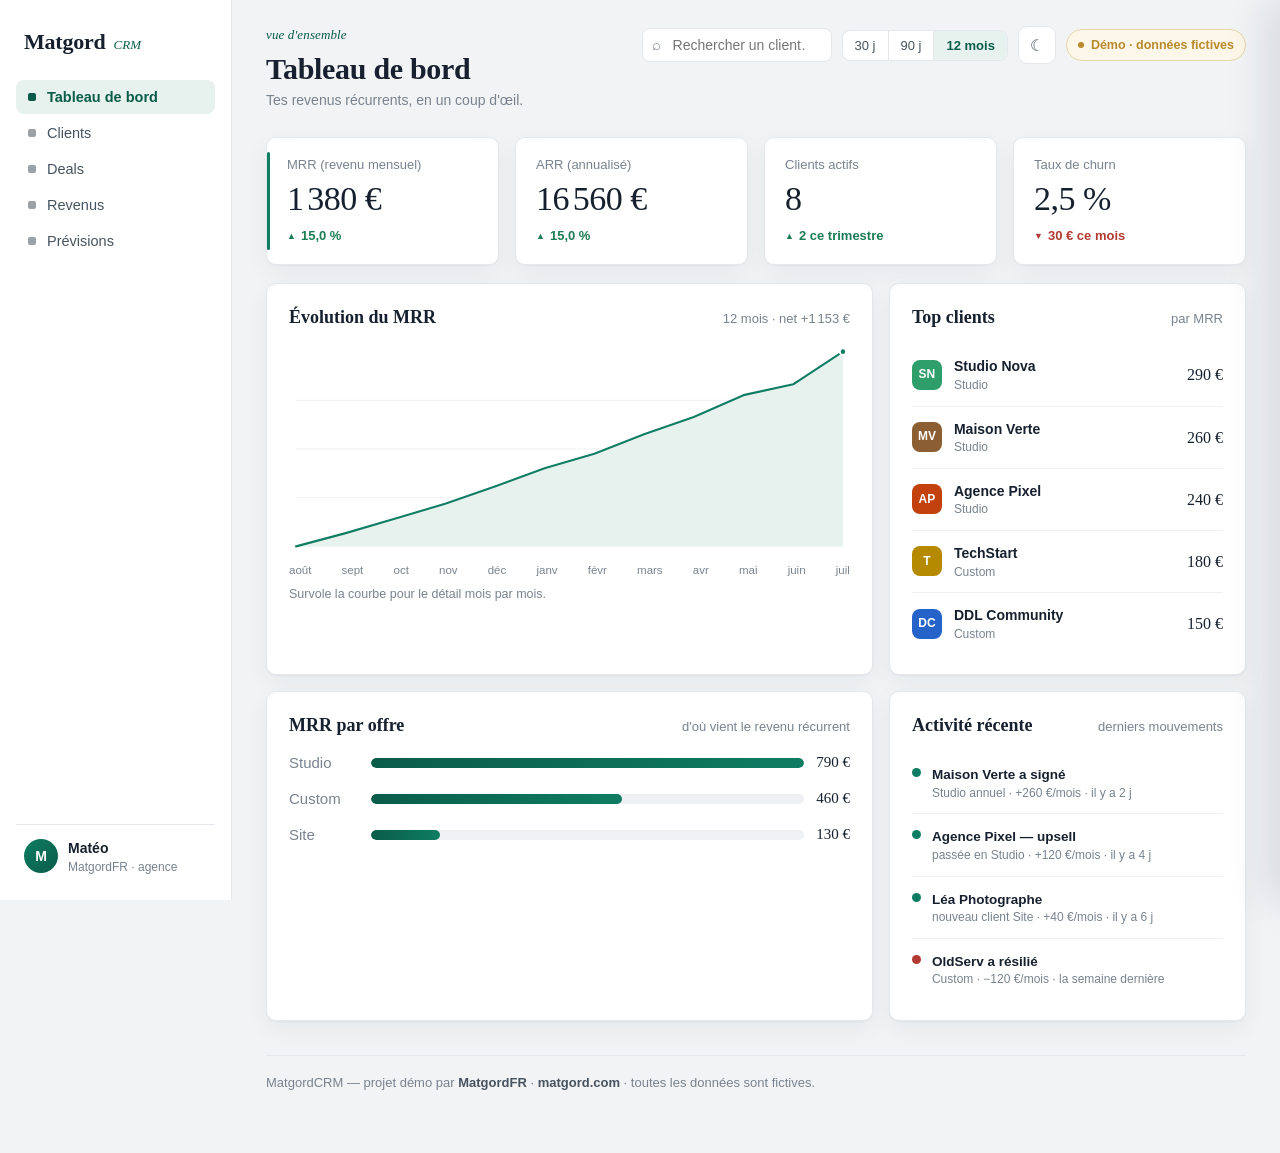
==== index.html @ c5a33037 "Refonte : multi-fichier, thèmes clair/sombre, analytics MRR poussées - Découpage en index.html + ass" ====
<!doctype html>
<html lang="fr">
<head>
  <meta charset="utf-8">
  <meta name="viewport" content="width=device-width, initial-scale=1">
  <title>MatgordCRM — démo (CRM + MRR)</title>
  <meta name="description" content="Démo vitrine d'un CRM avec suivi du MRR, par MatgordFR. Données fictives, un projet 100% vanilla (aucune dépendance).">
  <meta name="robots" content="index,follow">
  <link rel="stylesheet" href="assets/css/styles.css">
</head>
<body>
  <div class="app">
    <!-- Barre latérale -->
    <aside class="sidebar" id="sidebar">
      <div class="brand">
        <span class="brand-mark">Matgord</span><span class="brand-tag">CRM</span>
      </div>
      <nav class="nav" id="nav">
        <button class="nav-item is-active" data-v="dash"><span class="ic"></span> Tableau de bord</button>
        <button class="nav-item" data-v="clients"><span class="ic"></span> Clients</button>
        <button class="nav-item" data-v="deals"><span class="ic"></span> Deals</button>
        <button class="nav-item" data-v="revenue"><span class="ic"></span> Revenus</button>
        <button class="nav-item" data-v="forecast"><span class="ic"></span> Prévisions</button>
      </nav>
      <div class="account">
        <div class="avatar" id="acctAv">M</div>
        <div><b id="acctName">Matéo</b><small id="acctRole">MatgordFR · agence</small></div>
      </div>
    </aside>

    <!-- Contenu -->
    <main class="main">
      <div class="topbar">
        <div>
          <button class="menu-btn" id="menuBtn" aria-label="Ouvrir le menu">☰</button>
          <div class="eyebrow" id="pageEyebrow">vue d'ensemble</div>
          <h1 id="pageTitle">Tableau de bord</h1>
          <div class="sub" id="pageSub">Tes revenus récurrents, en un coup d'œil.</div>
        </div>
        <div class="topbar-right">
          <div class="search"><input id="search" type="search" placeholder="Rechercher un client…" aria-label="Rechercher un client"></div>
          <div class="segmented" id="period" role="group" aria-label="Période">
            <button data-p="1">30 j</button>
            <button data-p="3">90 j</button>
            <button data-p="12" class="is-active">12 mois</button>
          </div>
          <button class="theme-btn" id="themeBtn" aria-label="Changer de thème" title="Thème clair / sombre">☾</button>
          <span class="badge-demo">Démo · données fictives</span>
        </div>
      </div>

      <section class="view is-active" data-view="dash" id="view-dash"></section>
      <section class="view" data-view="clients" id="view-clients"></section>
      <section class="view" data-view="deals" id="view-deals"></section>
      <section class="view" data-view="revenue" id="view-revenue"></section>
      <section class="view" data-view="forecast" id="view-forecast"></section>

      <footer class="footer">
        MatgordCRM — projet démo par <b>MatgordFR</b> · <b>matgord.com</b> · toutes les données sont fictives.
      </footer>
    </main>
  </div>

  <!-- Fiche client (slide-over) -->
  <div class="backdrop" id="backdrop"></div>
  <aside class="panel" id="panel" aria-hidden="true" aria-label="Fiche client"></aside>

  <script src="assets/js/data.js"></script>
  <script src="assets/js/charts.js"></script>
  <script src="assets/js/app.js"></script>
</body>
</html>
---- assets/css/styles.css ----
/* MatgordCRM — design « grand livre » (éditorial clair).
   Papier froid + encre navy + accent émeraude (revenu) + brique (churn).
   Gros chiffres en serif (figures oldstyle = caractère ledger), données en sans
   à chiffres tabulaires (alignement). Look assumé clair, une seule direction. */

:root {
  --paper:      #F1F3F5;   /* fond, froid (pas cream) */
  --surface:    #FFFFFF;
  --surface-2:  #FAFBFC;
  --ink:        #16202E;   /* texte principal */
  --ink-soft:   #47535F;
  --muted:      #78838F;
  --hair:       #E4E7EB;   /* filets */
  --hair-2:     #EEF0F3;
  --accent:     #0F7D63;   /* émeraude — revenu / marque */
  --accent-ink: #0A5C49;
  --accent-wash:#E7F2EE;
  --up:         #1C7C53;
  --down:       #B23A32;   /* brique — churn */
  --down-wash:  #F7E9E7;
  --gold:       #B9892B;

  --font-ui: -apple-system, BlinkMacSystemFont, "Segoe UI", Roboto, Helvetica, Arial, sans-serif;
  --font-display: "Iowan Old Style", "Palatino Linotype", "Book Antiqua", Palatino, Georgia, serif;

  --r: 10px;
  --shadow: 0 1px 2px rgba(22,32,46,.04), 0 8px 24px rgba(22,32,46,.05);
  --sidebar-w: 232px;
}

* { box-sizing: border-box; }
html, body { margin: 0; padding: 0; }
body {
  font-family: var(--font-ui);
  color: var(--ink);
  background: var(--paper);
  font-size: 15px;
  line-height: 1.45;
  -webkit-font-smoothing: antialiased;
}
.num { font-variant-numeric: lining-nums tabular-nums; }
.eyebrow {
  font-family: var(--font-display);
  font-style: italic;
  font-size: 13px;
  color: var(--accent-ink);
  letter-spacing: .01em;
}
.muted { color: var(--muted); }
h1, h2, h3 { margin: 0; font-weight: 600; }

/* ---------- Layout ---------- */
.app { display: grid; grid-template-columns: var(--sidebar-w) 1fr; min-height: 100vh; }

.sidebar {
  background: var(--surface);
  border-right: 1px solid var(--hair);
  display: flex; flex-direction: column;
  padding: 22px 16px;
  position: sticky; top: 0; height: 100vh;
}
.brand { display: flex; align-items: baseline; gap: 8px; padding: 4px 8px 22px; }
.brand-mark {
  font-family: var(--font-display); font-weight: 700; font-size: 22px;
  color: var(--ink); letter-spacing: -.01em;
}
.brand-tag { font-family: var(--font-display); font-style: italic; font-size: 13px; color: var(--accent-ink); }

.nav { display: flex; flex-direction: column; gap: 2px; }
.nav-item {
  display: flex; align-items: center; gap: 11px;
  padding: 9px 12px; border-radius: 8px;
  color: var(--ink-soft); text-decoration: none;
  font-size: 14.5px; cursor: pointer; border: 0; background: none; width: 100%; text-align: left;
  font-family: var(--font-ui);
}
.nav-item:hover { background: var(--hair-2); color: var(--ink); }
.nav-item.is-active { background: var(--accent-wash); color: var(--accent-ink); font-weight: 600; }
.nav-item .ic { width: 8px; height: 8px; border-radius: 2px; background: currentColor; opacity: .55; flex: none; }
.nav-item.is-active .ic { opacity: 1; }

.account {
  margin-top: auto; display: flex; align-items: center; gap: 10px;
  padding: 12px 8px 2px; border-top: 1px solid var(--hair);
}
.avatar {
  width: 34px; height: 34px; border-radius: 50%; flex: none;
  display: grid; place-items: center; color: #fff; font-weight: 700; font-size: 14px;
  background: linear-gradient(135deg, var(--accent), var(--accent-ink));
}
.account b { font-size: 14px; }
.account small { display: block; color: var(--muted); font-size: 12px; }

/* ---------- Main / topbar ---------- */
.main { padding: 26px 34px 60px; max-width: 1240px; }
.topbar { display: flex; align-items: flex-start; justify-content: space-between; gap: 18px; margin-bottom: 26px; }
.topbar h1 { font-family: var(--font-display); font-size: 30px; letter-spacing: -.01em; margin-top: 2px; }
.topbar .sub { color: var(--muted); font-size: 14px; }
.topbar-right { display: flex; align-items: center; gap: 10px; flex-wrap: wrap; justify-content: flex-end; }

.badge-demo {
  display: inline-flex; align-items: center; gap: 7px;
  font-size: 12.5px; font-weight: 600; color: var(--gold);
  border: 1px solid #E6D6A8; background: #FCF7E8; padding: 6px 11px; border-radius: 999px;
}
.badge-demo::before { content: ""; width: 6px; height: 6px; border-radius: 50%; background: var(--gold); }

.search { position: relative; }
.search input {
  font-family: var(--font-ui); font-size: 14px; color: var(--ink);
  border: 1px solid var(--hair); background: var(--surface); border-radius: 8px;
  padding: 8px 12px 8px 30px; width: 190px; outline: none;
}
.search input:focus { border-color: var(--accent); box-shadow: 0 0 0 3px var(--accent-wash); }
.search::before { content: "⌕"; position: absolute; left: 10px; top: 50%; transform: translateY(-50%); color: var(--muted); font-size: 15px; }

.segmented { display: inline-flex; border: 1px solid var(--hair); border-radius: 8px; overflow: hidden; background: var(--surface); }
.segmented button {
  font-family: var(--font-ui); font-size: 13px; color: var(--ink-soft);
  border: 0; background: none; padding: 7px 12px; cursor: pointer;
}
.segmented button + button { border-left: 1px solid var(--hair); }
.segmented button.is-active { background: var(--accent-wash); color: var(--accent-ink); font-weight: 600; }

.btn {
  font-family: var(--font-ui); font-size: 13.5px; color: var(--ink);
  border: 1px solid var(--hair); background: var(--surface); border-radius: 8px;
  padding: 7px 13px; cursor: pointer;
}
.btn:hover { border-color: var(--muted); }

/* ---------- Views ---------- */
.view { display: none; }
.view.is-active { display: block; animation: fade .25s ease; }
@keyframes fade { from { opacity: 0; transform: translateY(4px); } to { opacity: 1; transform: none; } }

/* ---------- Cards & grids ---------- */
.card { background: var(--surface); border: 1px solid var(--hair); border-radius: var(--r); box-shadow: var(--shadow); }
.card-pad { padding: 20px 22px; }
.card-head { display: flex; align-items: baseline; justify-content: space-between; gap: 12px; margin-bottom: 14px; }
.card-head h2 { font-family: var(--font-display); font-size: 18px; }
.card-head .sub { color: var(--muted); font-size: 13px; }

.grid-kpi { display: grid; grid-template-columns: repeat(4, 1fr); gap: 16px; margin-bottom: 18px; }
.kpi { background: var(--surface); border: 1px solid var(--hair); border-radius: var(--r); padding: 18px 20px; box-shadow: var(--shadow); }
.kpi .kpi-label { color: var(--muted); font-size: 13px; margin-bottom: 8px; }
.kpi .kpi-val { font-family: var(--font-display); font-size: 34px; line-height: 1; letter-spacing: -.015em; }
.kpi .kpi-delta { margin-top: 11px; font-size: 13px; font-weight: 600; display: inline-flex; align-items: center; gap: 5px; }
.delta-up { color: var(--up); }
.delta-down { color: var(--down); }
.delta-up::before { content: "▲"; font-size: 9px; }
.delta-down::before { content: "▼"; font-size: 9px; }
.kpi.accent { position: relative; }
.kpi.accent::before { content: ""; position: absolute; left: 0; top: 14px; bottom: 14px; width: 3px; border-radius: 3px; background: var(--accent); }

.grid-2 { display: grid; grid-template-columns: 1.7fr 1fr; gap: 16px; }
.grid-2.rev { grid-template-columns: 1fr 1fr; }
.stack { display: flex; flex-direction: column; gap: 16px; }

/* ---------- Charts ---------- */
.chart-wrap { height: 210px; position: relative; }
.chart { width: 100%; height: 100%; display: block; }
.chart-grid { stroke: var(--hair-2); stroke-width: 1; }
.chart-area-fill { fill: var(--accent-wash); animation: fadeIn .7s ease both; }
.chart-area-line { fill: none; stroke: var(--accent); stroke-width: 2.25; stroke-linecap: round; stroke-linejoin: round; stroke-dasharray: 1500; stroke-dashoffset: 1500; animation: draw 1.2s cubic-bezier(.4,0,.2,1) forwards; }
.chart-dot { fill: var(--accent); stroke: var(--surface); stroke-width: 2; }
.bar-new { fill: var(--accent); }
.bar-churn { fill: var(--down); opacity: .85; }
.axis { display: flex; justify-content: space-between; margin-top: 8px; color: var(--muted); font-size: 11.5px; }
.legend { display: flex; gap: 16px; font-size: 12.5px; color: var(--ink-soft); margin-bottom: 6px; }
.legend span { display: inline-flex; align-items: center; gap: 6px; }
.dot { width: 9px; height: 9px; border-radius: 3px; display: inline-block; }
.dot.acc { background: var(--accent); } .dot.dn { background: var(--down); }

.spark { width: 150px; height: 38px; }
.spark-line { fill: none; stroke: var(--accent); stroke-width: 2; stroke-linecap: round; stroke-linejoin: round; stroke-dasharray: 600; stroke-dashoffset: 600; animation: draw 1s ease .1s forwards; }

/* ---------- Lists / bars ---------- */
.list { display: flex; flex-direction: column; }
.row {
  display: flex; align-items: center; gap: 12px; padding: 11px 0; border-top: 1px solid var(--hair-2);
  cursor: pointer;
}
.list .row:first-child { border-top: 0; }
.row:hover { background: var(--surface-2); }
.chip { width: 30px; height: 30px; border-radius: 8px; flex: none; display: grid; place-items: center; color: #fff; font-size: 12px; font-weight: 700; }
.row .who { flex: 1; min-width: 0; }
.row .who b { font-size: 14px; }
.row .who small { display: block; color: var(--muted); font-size: 12px; }
.row .amt { font-family: var(--font-display); font-size: 16px; }

.bars { display: flex; flex-direction: column; gap: 14px; }
.bar-line { display: grid; grid-template-columns: 70px 1fr auto; align-items: center; gap: 12px; }
.bar-track { height: 10px; background: var(--hair-2); border-radius: 999px; overflow: hidden; }
.bar-fill { display: block; height: 100%; min-width: 6px; width: 0; background: linear-gradient(90deg, var(--accent-ink), var(--accent)); border-radius: 999px; transition: width .9s cubic-bezier(.22,1,.36,1); }
.bar-line .val { font-family: var(--font-display); font-size: 15px; }

/* ---------- Table ---------- */
.table-wrap { overflow-x: auto; }
table.data { width: 100%; border-collapse: collapse; font-size: 14px; }
table.data th, table.data td { text-align: left; padding: 12px 14px; border-bottom: 1px solid var(--hair-2); white-space: nowrap; }
table.data th {
  color: var(--muted); font-weight: 600; font-size: 12.5px; cursor: pointer; user-select: none;
  position: sticky; top: 0; background: var(--surface);
}
table.data th.sortable:hover { color: var(--ink); }
table.data th .arrow { opacity: .4; font-size: 10px; }
table.data th.sorted .arrow { opacity: 1; color: var(--accent-ink); }
table.data td.right, table.data th.right { text-align: right; }
table.data tbody tr { cursor: pointer; }
table.data tbody tr:hover { background: var(--surface-2); }
.status { display: inline-flex; align-items: center; gap: 6px; font-size: 12.5px; font-weight: 600; }
.status.actif { color: var(--up); } .status.résilié { color: var(--muted); }
.status::before { content: ""; width: 7px; height: 7px; border-radius: 50%; background: currentColor; }
.tag-offer { font-size: 12px; color: var(--ink-soft); border: 1px solid var(--hair); border-radius: 6px; padding: 2px 8px; }

/* ---------- Kanban ---------- */
.kanban { display: grid; grid-template-columns: repeat(4, 1fr); gap: 14px; }
.col { background: var(--surface-2); border: 1px solid var(--hair); border-radius: var(--r); padding: 12px; }
.col-head { display: flex; align-items: center; justify-content: space-between; margin-bottom: 10px; padding: 2px 4px; }
.col-head b { font-size: 13px; }
.col-head .count { font-size: 12px; color: var(--muted); background: var(--hair-2); border-radius: 999px; padding: 1px 8px; }
.deal { background: var(--surface); border: 1px solid var(--hair); border-radius: 8px; padding: 11px; margin-bottom: 10px; }
.deal:last-child { margin-bottom: 0; }
.deal .dh { display: flex; align-items: center; gap: 9px; margin-bottom: 7px; }
.deal .dh b { font-size: 13.5px; }
.deal .dv { font-family: var(--font-display); font-size: 17px; }
.deal small { color: var(--muted); font-size: 12px; }

/* ---------- Feed ---------- */
.feed { display: flex; flex-direction: column; }
.feed .ev { display: flex; gap: 11px; padding: 11px 0; border-top: 1px solid var(--hair-2); }
.feed .ev:first-child { border-top: 0; }
.feed .kind { width: 9px; height: 9px; border-radius: 50%; margin-top: 5px; flex: none; }
.kind.won, .kind.new, .kind.upsell { background: var(--accent); }
.kind.churn { background: var(--down); }
.feed .ev b { font-size: 13.5px; } .feed .ev small { display: block; color: var(--muted); font-size: 12px; }

/* ---------- Slide-over : fiche client ---------- */
.backdrop { position: fixed; inset: 0; background: rgba(22,32,46,.32); opacity: 0; visibility: hidden; transition: opacity .2s ease, visibility .2s; z-index: 40; }
.backdrop.open { opacity: 1; visibility: visible; }
.panel {
  position: fixed; top: 0; right: 0; height: 100vh; width: 380px; max-width: 92vw;
  background: var(--surface); border-left: 1px solid var(--hair); box-shadow: -12px 0 40px rgba(22,32,46,.12);
  transform: translateX(100%); transition: transform .28s cubic-bezier(.4,0,.2,1); z-index: 41;
  display: flex; flex-direction: column; padding: 24px 24px 28px; overflow-y: auto;
}
.panel.open { transform: none; }
.panel .px-close { position: absolute; top: 16px; right: 16px; border: 0; background: none; font-size: 22px; color: var(--muted); cursor: pointer; line-height: 1; }
.panel .px-close:hover { color: var(--ink); }
.panel .px-head { display: flex; align-items: center; gap: 13px; margin-bottom: 18px; }
.panel .px-head .chip { width: 44px; height: 44px; border-radius: 11px; font-size: 16px; }
.panel .px-head h3 { font-family: var(--font-display); font-size: 20px; }
.panel .px-mrr { font-family: var(--font-display); font-size: 40px; line-height: 1; margin: 6px 0 2px; }
.px-grid { display: grid; grid-template-columns: 1fr 1fr; gap: 12px; margin: 18px 0; }
.px-cell { border: 1px solid var(--hair); border-radius: 8px; padding: 11px 13px; }
.px-cell small { color: var(--muted); font-size: 12px; display: block; margin-bottom: 3px; }
.px-cell b { font-size: 15px; }
.px-note { background: var(--surface-2); border: 1px solid var(--hair-2); border-radius: 8px; padding: 12px 14px; font-size: 13.5px; color: var(--ink-soft); }
.px-label { color: var(--muted); font-size: 12px; text-transform: uppercase; letter-spacing: .06em; margin: 16px 0 8px; }

/* ---------- Divers ---------- */
.footer { margin-top: 34px; padding-top: 18px; border-top: 1px solid var(--hair); color: var(--muted); font-size: 13px; }
.footer b { color: var(--ink-soft); }
.hint { color: var(--muted); font-size: 12.5px; }

.menu-btn { display: none; }

/* ---------- Responsive ---------- */
@media (max-width: 960px) {
  .grid-kpi { grid-template-columns: repeat(2, 1fr); }
  .grid-2, .grid-2.rev { grid-template-columns: 1fr; }
  .kanban { grid-template-columns: repeat(2, 1fr); }
}
@media (max-width: 760px) {
  .app { grid-template-columns: 1fr; }
  .sidebar {
    position: fixed; left: 0; top: 0; z-index: 45; width: 240px; height: 100vh;
    transform: translateX(-100%); transition: transform .26s ease;
  }
  .sidebar.open { transform: none; }
  .main { padding: 18px 18px 50px; }
  .menu-btn { display: inline-grid; place-items: center; width: 40px; height: 40px; border: 1px solid var(--hair); background: var(--surface); border-radius: 9px; cursor: pointer; }
  .topbar { flex-direction: column; }
  .topbar-right { justify-content: flex-start; }
  .search input { width: 100%; }
}
@media (max-width: 520px) {
  .grid-kpi { grid-template-columns: 1fr; }
  .kanban { grid-template-columns: 1fr; }
}

/* ===================== Animations ===================== */
@keyframes draw { to { stroke-dashoffset: 0; } }
@keyframes fadeIn { from { opacity: 0; } to { opacity: 1; } }
@keyframes grow { from { transform: scaleY(0); } }
@keyframes rise { from { opacity: 0; transform: translateY(8px); } to { opacity: 1; transform: none; } }

.bar-new, .bar-churn, .wf-up, .wf-down, .wf-total { transform-box: fill-box; transform-origin: bottom; animation: grow .7s cubic-bezier(.22,1,.36,1) both; }
.kpi, .metric { animation: rise .5s ease both; }
.grid-kpi > :nth-child(2), .metrics > :nth-child(2) { animation-delay: .05s; }
.grid-kpi > :nth-child(3), .metrics > :nth-child(3) { animation-delay: .10s; }
.grid-kpi > :nth-child(4), .metrics > :nth-child(4) { animation-delay: .15s; }

/* Transitions de thème */
body, .sidebar, .card, .kpi, .metric, .col, .deal, .panel, table.data th, .search input,
.segmented, .segmented button, .btn, .nav-item, .theme-btn, .bar-track {
  transition: background-color .3s ease, color .3s ease, border-color .3s ease;
}

/* ===================== Waterfall MRR ===================== */
.wf-total { fill: var(--ink-soft); }
.wf-up { fill: var(--accent); }
.wf-down { fill: var(--down); }
.wf-conn { stroke: var(--muted); stroke-width: 1; stroke-dasharray: 2 3; opacity: .55; }
.wf-cap { fill: var(--muted); font-size: 11px; font-family: var(--font-ui); }
.wf-legend { display: flex; gap: 16px; flex-wrap: wrap; font-size: 12.5px; color: var(--ink-soft); margin-top: 10px; }

/* ===================== Métriques SaaS ===================== */
.metrics { display: grid; grid-template-columns: repeat(4, 1fr); gap: 14px; }
.metric { border: 1px solid var(--hair); border-radius: 10px; padding: 14px 16px; background: var(--surface-2); }
.metric .m-label { color: var(--muted); font-size: 12.5px; display: flex; align-items: center; gap: 7px; }
.metric .m-val { font-family: var(--font-display); font-size: 26px; margin-top: 6px; letter-spacing: -.01em; }
.metric .m-hint { color: var(--muted); font-size: 11.5px; margin-top: 4px; }
.badge-good { font-size: 10.5px; font-weight: 700; color: var(--up); background: var(--accent-wash); border-radius: 999px; padding: 1px 7px; }

/* ===================== Tooltip graphe ===================== */
.tip { position: absolute; top: 2px; transform: translateX(-50%); pointer-events: none; opacity: 0; transition: opacity .12s; z-index: 3;
  background: var(--ink); color: var(--surface); font-size: 12px; padding: 6px 9px; border-radius: 7px; white-space: nowrap; box-shadow: var(--shadow); }
.tip b { font-family: var(--font-display); }
.tip.show { opacity: 1; }
.guide { position: absolute; top: 6px; bottom: 24px; width: 1px; background: var(--accent); opacity: 0; pointer-events: none; z-index: 2; }
.guide.show { opacity: .45; }

/* ===================== Bouton thème ===================== */
.theme-btn { width: 38px; height: 38px; display: inline-grid; place-items: center; border: 1px solid var(--hair); background: var(--surface); border-radius: 9px; cursor: pointer; font-size: 16px; color: var(--ink-soft); }
.theme-btn:hover { border-color: var(--muted); color: var(--ink); }

/* ===================== THÈME SOMBRE ===================== */
:root[data-theme="dark"] {
  --paper: #0E141C; --surface: #161D28; --surface-2: #121A24; --ink: #E8ECF1; --ink-soft: #AEB8C4;
  --muted: #808C9A; --hair: #26313F; --hair-2: #1E2732;
  --accent: #2FA37F; --accent-ink: #46BE97; --accent-wash: #16271F;
  --up: #46BE97; --down: #E0705F; --down-wash: #2A1A18; --gold: #D8B25A;
  --shadow: 0 1px 2px rgba(0,0,0,.3), 0 10px 30px rgba(0,0,0,.4);
}
:root[data-theme="dark"] .badge-demo { background: #241E10; border-color: #48401F; }
:root[data-theme="dark"] .avatar { color: #08120D; }

@media (prefers-reduced-motion: reduce) {
  *, *::before, *::after { animation-duration: .001ms !important; transition-duration: .001ms !important; }
}
:focus-visible { outline: 2px solid var(--accent); outline-offset: 2px; border-radius: 4px; }
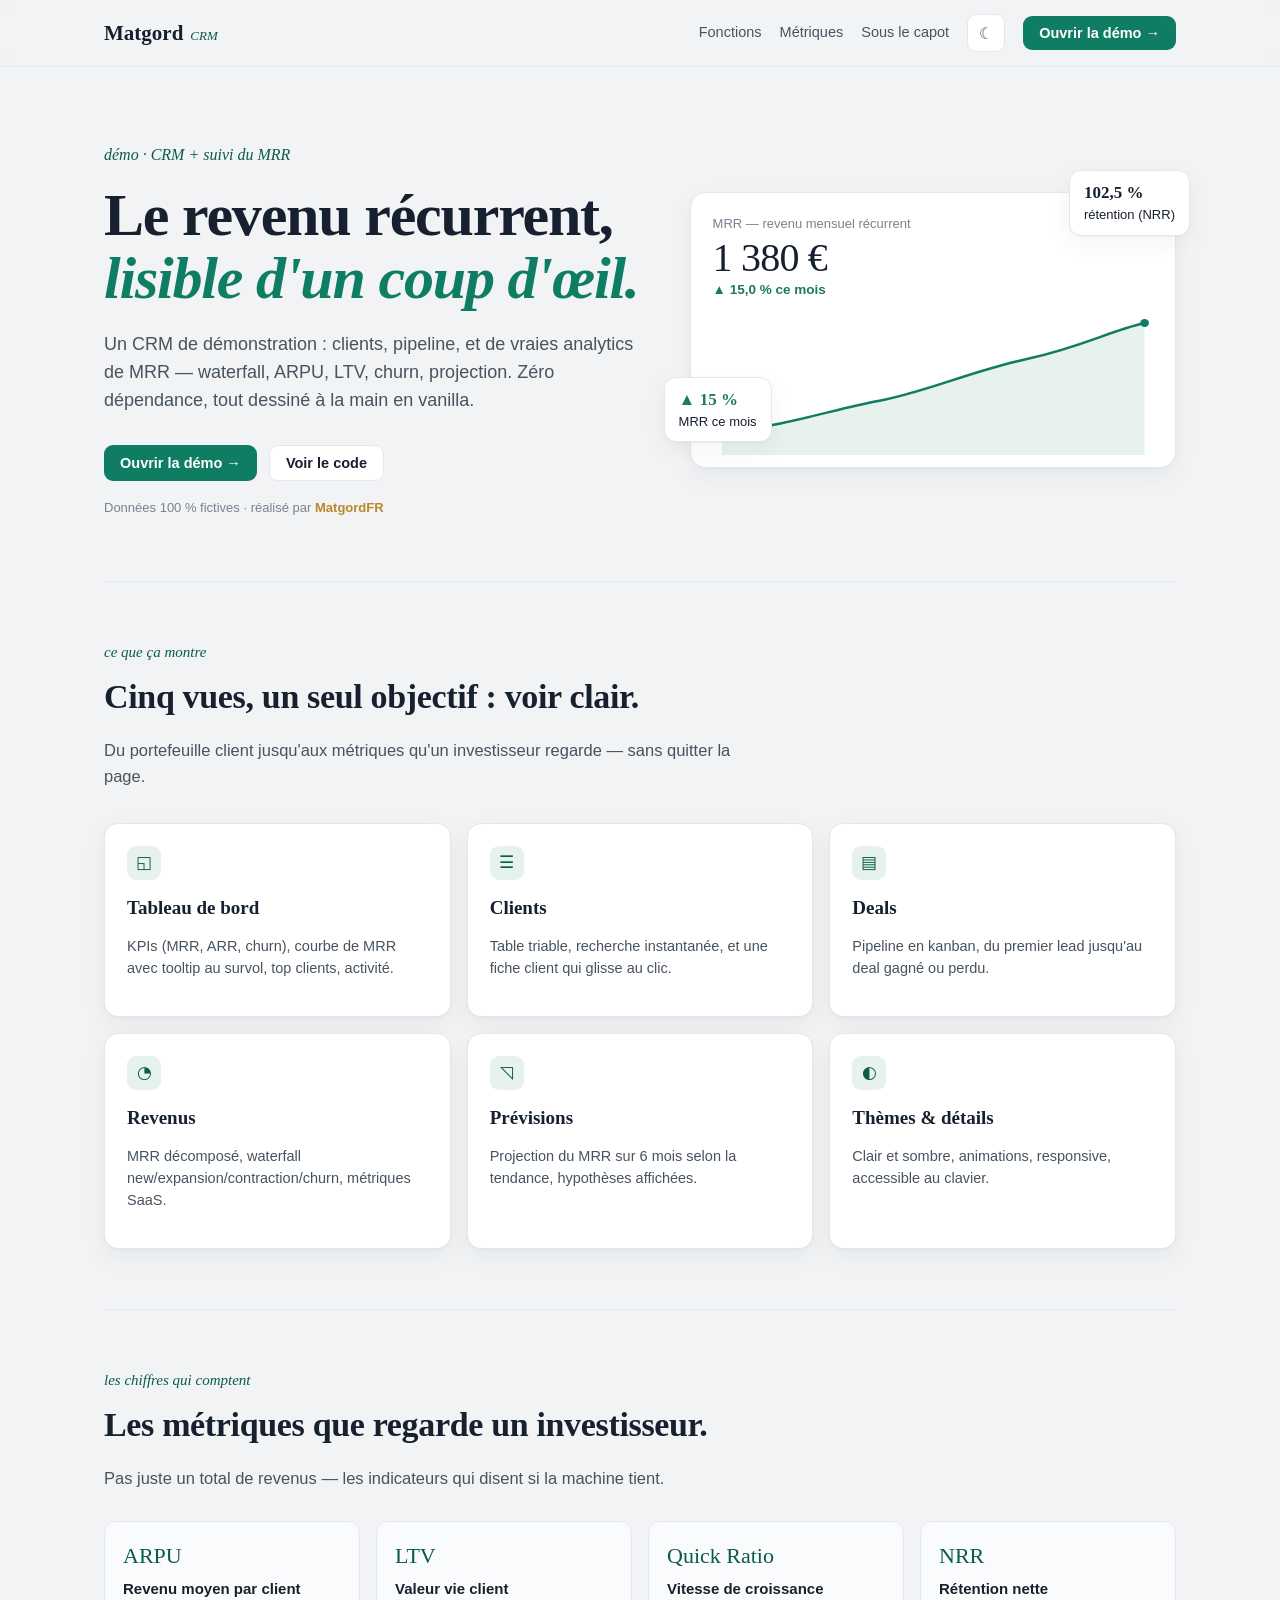
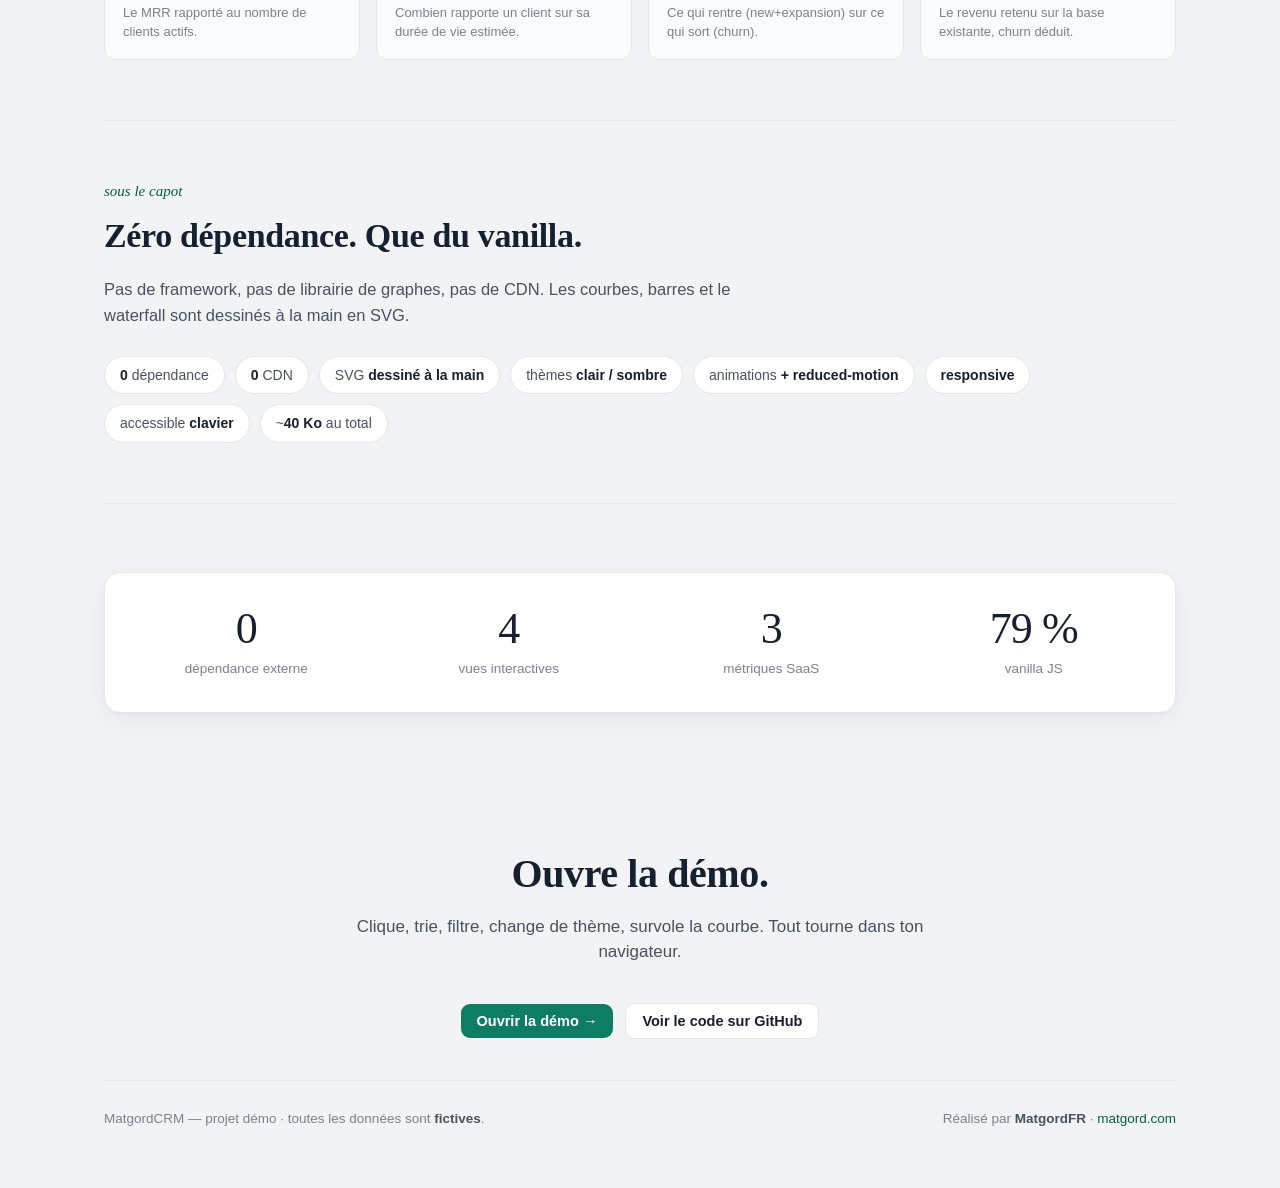
==== commit 0e482003: "Ajoute une page de présentation (landing) animée - index.html = présentation (hero animé, features, " ====
--- a/index.html
+++ b/index.html
@@ -3,70 +3,132 @@
 <head>
   <meta charset="utf-8">
   <meta name="viewport" content="width=device-width, initial-scale=1">
-  <title>MatgordCRM — démo (CRM + MRR)</title>
-  <meta name="description" content="Démo vitrine d'un CRM avec suivi du MRR, par MatgordFR. Données fictives, un projet 100% vanilla (aucune dépendance).">
+  <title>MatgordCRM — CRM + suivi du MRR (démo)</title>
+  <meta name="description" content="Démo d'un CRM avec analytics de MRR : clients, pipeline, waterfall, ARPU/LTV/Quick Ratio/NRR, projection. Zéro dépendance, vanilla, par MatgordFR.">
   <meta name="robots" content="index,follow">
+  <meta property="og:title" content="MatgordCRM — CRM + suivi du MRR (démo)">
+  <meta property="og:description" content="CRM de démo avec de vraies analytics de MRR. Zéro dépendance, tout en vanilla.">
+  <meta property="og:type" content="website">
   <link rel="stylesheet" href="assets/css/styles.css">
+  <link rel="stylesheet" href="assets/css/landing.css">
 </head>
 <body>
-  <div class="app">
-    <!-- Barre latérale -->
-    <aside class="sidebar" id="sidebar">
-      <div class="brand">
-        <span class="brand-mark">Matgord</span><span class="brand-tag">CRM</span>
-      </div>
-      <nav class="nav" id="nav">
-        <button class="nav-item is-active" data-v="dash"><span class="ic"></span> Tableau de bord</button>
-        <button class="nav-item" data-v="clients"><span class="ic"></span> Clients</button>
-        <button class="nav-item" data-v="deals"><span class="ic"></span> Deals</button>
-        <button class="nav-item" data-v="revenue"><span class="ic"></span> Revenus</button>
-        <button class="nav-item" data-v="forecast"><span class="ic"></span> Prévisions</button>
-      </nav>
-      <div class="account">
-        <div class="avatar" id="acctAv">M</div>
-        <div><b id="acctName">Matéo</b><small id="acctRole">MatgordFR · agence</small></div>
-      </div>
-    </aside>
+  <nav class="lnav">
+    <div class="lnav-in">
+      <a class="lbrand" href="index.html"><b>Matgord</b><i>CRM</i></a>
+      <span class="spacer"></span>
+      <a class="nlink" href="#features">Fonctions</a>
+      <a class="nlink" href="#metriques">Métriques</a>
+      <a class="nlink" href="#capot">Sous le capot</a>
+      <button class="theme-btn" id="themeBtn" aria-label="Changer de thème" title="Thème clair / sombre">☾</button>
+      <a class="cta-primary" href="app.html">Ouvrir la démo →</a>
+    </div>
+  </nav>
 
-    <!-- Contenu -->
-    <main class="main">
-      <div class="topbar">
-        <div>
-          <button class="menu-btn" id="menuBtn" aria-label="Ouvrir le menu">☰</button>
-          <div class="eyebrow" id="pageEyebrow">vue d'ensemble</div>
-          <h1 id="pageTitle">Tableau de bord</h1>
-          <div class="sub" id="pageSub">Tes revenus récurrents, en un coup d'œil.</div>
+  <div class="lp">
+    <!-- Hero -->
+    <header class="hero">
+      <div>
+        <div class="hero-eyebrow">démo · CRM + suivi du MRR</div>
+        <h1 class="hero-title">
+          <span class="word" style="animation-delay:.05s">Le</span>
+          <span class="word" style="animation-delay:.10s">revenu</span>
+          <span class="word" style="animation-delay:.15s">récurrent,</span><br>
+          <span class="word accent" style="animation-delay:.26s">lisible</span>
+          <span class="word accent" style="animation-delay:.31s">d'un</span>
+          <span class="word accent" style="animation-delay:.36s">coup</span>
+          <span class="word accent" style="animation-delay:.41s">d'œil.</span>
+        </h1>
+        <p class="hero-sub">Un CRM de démonstration : clients, pipeline, et de vraies analytics de MRR — waterfall, ARPU, LTV, churn, projection. Zéro dépendance, tout dessiné à la main en vanilla.</p>
+        <div class="hero-cta">
+          <a class="cta-primary" href="app.html">Ouvrir la démo →</a>
+          <a class="cta-ghost" href="https://github.com/MatgordFR/matgord-crm-demo" target="_blank" rel="noopener">Voir le code</a>
         </div>
-        <div class="topbar-right">
-          <div class="search"><input id="search" type="search" placeholder="Rechercher un client…" aria-label="Rechercher un client"></div>
-          <div class="segmented" id="period" role="group" aria-label="Période">
-            <button data-p="1">30 j</button>
-            <button data-p="3">90 j</button>
-            <button data-p="12" class="is-active">12 mois</button>
-          </div>
-          <button class="theme-btn" id="themeBtn" aria-label="Changer de thème" title="Thème clair / sombre">☾</button>
-          <span class="badge-demo">Démo · données fictives</span>
-        </div>
+        <div class="hero-note">Données 100 % fictives · réalisé par <b>MatgordFR</b></div>
       </div>
 
-      <section class="view is-active" data-view="dash" id="view-dash"></section>
-      <section class="view" data-view="clients" id="view-clients"></section>
-      <section class="view" data-view="deals" id="view-deals"></section>
-      <section class="view" data-view="revenue" id="view-revenue"></section>
-      <section class="view" data-view="forecast" id="view-forecast"></section>
+      <div class="hero-viz">
+        <div class="hero-card">
+          <div class="hc-label">MRR — revenu mensuel récurrent</div>
+          <div class="hc-val num">1 380 €</div>
+          <div class="hc-delta">▲ 15,0 % ce mois</div>
+          <svg class="hero-svg" viewBox="0 0 400 150" preserveAspectRatio="none" aria-hidden="true">
+            <path class="hs-fill" d="M8 128 C 70 120, 110 104, 150 96 S 235 66, 285 54 S 360 26, 392 18 L392 150 L8 150 Z"/>
+            <path class="hs-line" d="M8 128 C 70 120, 110 104, 150 96 S 235 66, 285 54 S 360 26, 392 18"/>
+            <circle class="hs-dot" cx="392" cy="18" r="4"/>
+          </svg>
+        </div>
+        <div class="chip-float c1"><b class="num">102,5 %</b>rétention (NRR)</div>
+        <div class="chip-float c2"><b class="up">▲ 15 %</b>MRR ce mois</div>
+      </div>
+    </header>
 
-      <footer class="footer">
-        MatgordCRM — projet démo par <b>MatgordFR</b> · <b>matgord.com</b> · toutes les données sont fictives.
-      </footer>
-    </main>
+    <!-- Fonctions -->
+    <section class="section" id="features">
+      <div class="reveal"><div class="sec-eyebrow">ce que ça montre</div>
+        <h2 class="sec-title">Cinq vues, un seul objectif : voir clair.</h2>
+        <p class="sec-lead">Du portefeuille client jusqu'aux métriques qu'un investisseur regarde — sans quitter la page.</p></div>
+      <div class="features">
+        <div class="feature reveal"><div class="f-ic">◱</div><h3>Tableau de bord</h3><p>KPIs (MRR, ARR, churn), courbe de MRR avec tooltip au survol, top clients, activité.</p></div>
+        <div class="feature reveal d1"><div class="f-ic">☰</div><h3>Clients</h3><p>Table triable, recherche instantanée, et une fiche client qui glisse au clic.</p></div>
+        <div class="feature reveal d2"><div class="f-ic">▤</div><h3>Deals</h3><p>Pipeline en kanban, du premier lead jusqu'au deal gagné ou perdu.</p></div>
+        <div class="feature reveal"><div class="f-ic">◔</div><h3>Revenus</h3><p>MRR décomposé, waterfall new/expansion/contraction/churn, métriques SaaS.</p></div>
+        <div class="feature reveal d1"><div class="f-ic">◹</div><h3>Prévisions</h3><p>Projection du MRR sur 6 mois selon la tendance, hypothèses affichées.</p></div>
+        <div class="feature reveal d2"><div class="f-ic">◐</div><h3>Thèmes & détails</h3><p>Clair et sombre, animations, responsive, accessible au clavier.</p></div>
+      </div>
+    </section>
+
+    <!-- Métriques -->
+    <section class="section" id="metriques">
+      <div class="reveal"><div class="sec-eyebrow">les chiffres qui comptent</div>
+        <h2 class="sec-title">Les métriques que regarde un investisseur.</h2>
+        <p class="sec-lead">Pas juste un total de revenus — les indicateurs qui disent si la machine tient.</p></div>
+      <div class="mstrip">
+        <div class="mcard reveal"><div class="m-k">ARPU</div><div class="m-n">Revenu moyen par client</div><div class="m-d">Le MRR rapporté au nombre de clients actifs.</div></div>
+        <div class="mcard reveal d1"><div class="m-k">LTV</div><div class="m-n">Valeur vie client</div><div class="m-d">Combien rapporte un client sur sa durée de vie estimée.</div></div>
+        <div class="mcard reveal d2"><div class="m-k">Quick Ratio</div><div class="m-n">Vitesse de croissance</div><div class="m-d">Ce qui rentre (new+expansion) sur ce qui sort (churn).</div></div>
+        <div class="mcard reveal d3"><div class="m-k">NRR</div><div class="m-n">Rétention nette</div><div class="m-d">Le revenu retenu sur la base existante, churn déduit.</div></div>
+      </div>
+    </section>
+
+    <!-- Sous le capot -->
+    <section class="section" id="capot">
+      <div class="reveal"><div class="sec-eyebrow">sous le capot</div>
+        <h2 class="sec-title">Zéro dépendance. Que du vanilla.</h2>
+        <p class="sec-lead">Pas de framework, pas de librairie de graphes, pas de CDN. Les courbes, barres et le waterfall sont dessinés à la main en SVG.</p></div>
+      <div class="tech reveal">
+        <span><b>0</b> dépendance</span><span><b>0</b> CDN</span><span>SVG <b>dessiné à la main</b></span>
+        <span>thèmes <b>clair / sombre</b></span><span>animations <b>+ reduced-motion</b></span>
+        <span><b>responsive</b></span><span>accessible <b>clavier</b></span><span>~<b>40 Ko</b> au total</span>
+      </div>
+    </section>
+
+    <!-- Chiffres -->
+    <section class="section">
+      <div class="stats-band">
+        <div class="stat-big"><div class="s-num num" data-to="0">0</div><div class="s-lab">dépendance externe</div></div>
+        <div class="stat-big"><div class="s-num num" data-to="5">0</div><div class="s-lab">vues interactives</div></div>
+        <div class="stat-big"><div class="s-num num" data-to="4">0</div><div class="s-lab">métriques SaaS</div></div>
+        <div class="stat-big"><div class="s-num num" data-to="100" data-suffix=" %">0</div><div class="s-lab">vanilla JS</div></div>
+      </div>
+    </section>
+
+    <!-- CTA final -->
+    <section class="cta-final reveal">
+      <h2>Ouvre la démo.</h2>
+      <p>Clique, trie, filtre, change de thème, survole la courbe. Tout tourne dans ton navigateur.</p>
+      <div class="row">
+        <a class="cta-primary" href="app.html">Ouvrir la démo →</a>
+        <a class="cta-ghost" href="https://github.com/MatgordFR/matgord-crm-demo" target="_blank" rel="noopener">Voir le code sur GitHub</a>
+      </div>
+    </section>
+
+    <footer class="lfooter">
+      <span>MatgordCRM — projet démo · toutes les données sont <b>fictives</b>.</span>
+      <span>Réalisé par <b>MatgordFR</b> · <a href="https://matgord.com" target="_blank" rel="noopener">matgord.com</a></span>
+    </footer>
   </div>
 
-  <!-- Fiche client (slide-over) -->
-  <div class="backdrop" id="backdrop"></div>
-  <aside class="panel" id="panel" aria-hidden="true" aria-label="Fiche client"></aside>
-
-  <script src="assets/js/data.js"></script>
-  <script src="assets/js/charts.js"></script>
-  <script src="assets/js/app.js"></script>
+  <script src="assets/js/landing.js"></script>
 </body>
 </html>
--- a/assets/css/landing.css
+++ b/assets/css/landing.css
@@ -0,0 +1,117 @@
+/* MatgordCRM — page de présentation (landing).
+   Réutilise les tokens + thèmes de styles.css ; ajoute hero, sections, reveals. */
+
+.lp { max-width: 1120px; margin: 0 auto; padding: 0 24px; }
+
+/* ---------- Nav ---------- */
+.lnav { position: sticky; top: 0; z-index: 20; backdrop-filter: saturate(1.4) blur(8px);
+  background: color-mix(in srgb, var(--paper) 82%, transparent); border-bottom: 1px solid var(--hair); }
+.lnav-in { max-width: 1120px; margin: 0 auto; padding: 14px 24px; display: flex; align-items: center; gap: 18px; }
+.lbrand { display: flex; align-items: baseline; gap: 7px; text-decoration: none; }
+.lbrand b { font-family: var(--font-display); font-size: 21px; color: var(--ink); }
+.lbrand i { font-family: var(--font-display); font-style: italic; font-size: 13px; color: var(--accent-ink); }
+.lnav .spacer { flex: 1; }
+.lnav a.nlink { color: var(--ink-soft); text-decoration: none; font-size: 14.5px; }
+.lnav a.nlink:hover { color: var(--ink); }
+.cta-primary { display: inline-flex; align-items: center; gap: 8px; background: var(--accent); color: #fff;
+  border: 0; border-radius: 9px; padding: 9px 16px; font: 600 14.5px var(--font-ui); text-decoration: none; cursor: pointer;
+  transition: transform .15s ease, background .2s; }
+.cta-primary:hover { background: var(--accent-ink); transform: translateY(-1px); }
+:root[data-theme="dark"] .cta-primary { color: #08120D; }
+.cta-ghost { display: inline-flex; align-items: center; gap: 8px; color: var(--ink); text-decoration: none;
+  border: 1px solid var(--hair); border-radius: 9px; padding: 9px 16px; font: 600 14.5px var(--font-ui); background: var(--surface); }
+.cta-ghost:hover { border-color: var(--muted); }
+
+/* ---------- Hero ---------- */
+.hero { display: grid; grid-template-columns: 1.05fr .95fr; gap: 48px; align-items: center; padding: 76px 0 64px; }
+.hero-eyebrow { font-family: var(--font-display); font-style: italic; color: var(--accent-ink); font-size: 16px; margin-bottom: 18px; }
+.hero-title { font-family: var(--font-display); font-weight: 600; font-size: clamp(38px, 5.4vw, 60px); line-height: 1.04; letter-spacing: -.02em; }
+.hero-title .accent { color: var(--accent); font-style: italic; }
+.hero-title .word { display: inline-block; opacity: 0; transform: translateY(14px); animation: word .7s cubic-bezier(.2,.7,.2,1) forwards; }
+.hero-sub { color: var(--ink-soft); font-size: 18px; line-height: 1.55; margin: 22px 0 30px; max-width: 33em; opacity: 0; animation: word .7s ease .5s forwards; }
+.hero-cta { display: flex; gap: 12px; flex-wrap: wrap; opacity: 0; animation: word .7s ease .62s forwards; }
+.hero-note { margin-top: 18px; color: var(--muted); font-size: 13px; opacity: 0; animation: word .7s ease .74s forwards; }
+.hero-note b { color: var(--gold); }
+
+/* Visuel héro : courbe animée + chips flottantes */
+.hero-viz { position: relative; opacity: 0; animation: word .8s ease .3s forwards; }
+.hero-card { background: var(--surface); border: 1px solid var(--hair); border-radius: 16px; box-shadow: var(--shadow); padding: 22px 22px 12px; }
+.hero-card .hc-label { color: var(--muted); font-size: 13px; }
+.hero-card .hc-val { font-family: var(--font-display); font-size: 40px; letter-spacing: -.02em; line-height: 1; margin: 4px 0 2px; }
+.hero-card .hc-delta { color: var(--up); font-size: 13.5px; font-weight: 600; }
+.hero-svg { width: 100%; height: 150px; display: block; margin-top: 6px; }
+.hero-svg .hs-fill { fill: var(--accent-wash); }
+.hero-svg .hs-line { fill: none; stroke: var(--accent); stroke-width: 2.5; stroke-linecap: round;
+  stroke-dasharray: 900; stroke-dashoffset: 900; animation: draw 1.6s cubic-bezier(.4,0,.2,1) .5s forwards; }
+.hero-svg .hs-dot { fill: var(--accent); }
+.chip-float { position: absolute; background: var(--surface); border: 1px solid var(--hair); border-radius: 12px;
+  box-shadow: var(--shadow); padding: 10px 14px; font-size: 13px; opacity: 0; animation: rise .6s ease both; }
+.chip-float b { font-family: var(--font-display); font-size: 17px; display: block; }
+.chip-float.c1 { top: -22px; right: -14px; animation-delay: 1.1s; }
+.chip-float.c2 { bottom: 26px; left: -26px; animation-delay: 1.35s; }
+.chip-float .up { color: var(--up); font-weight: 700; }
+
+/* ---------- Sections ---------- */
+.section { padding: 60px 0; border-top: 1px solid var(--hair); }
+.sec-eyebrow { font-family: var(--font-display); font-style: italic; color: var(--accent-ink); font-size: 15px; }
+.sec-title { font-family: var(--font-display); font-size: clamp(26px, 3.4vw, 34px); letter-spacing: -.01em; margin: 8px 0 10px; }
+.sec-lead { color: var(--ink-soft); font-size: 16.5px; max-width: 40em; line-height: 1.55; }
+
+.features { display: grid; grid-template-columns: repeat(3, 1fr); gap: 16px; margin-top: 34px; }
+.feature { background: var(--surface); border: 1px solid var(--hair); border-radius: 14px; padding: 22px; box-shadow: var(--shadow); }
+.feature .f-ic { width: 34px; height: 34px; border-radius: 9px; background: var(--accent-wash); color: var(--accent-ink);
+  display: grid; place-items: center; font-size: 17px; margin-bottom: 14px; }
+.feature h3 { font-family: var(--font-display); font-size: 19px; margin-bottom: 6px; }
+.feature p { color: var(--ink-soft); font-size: 14.5px; line-height: 1.5; }
+
+.mstrip { display: grid; grid-template-columns: repeat(4, 1fr); gap: 16px; margin-top: 30px; }
+.mcard { border: 1px solid var(--hair); border-radius: 12px; padding: 18px; background: var(--surface-2); }
+.mcard .m-k { font-family: var(--font-display); font-size: 22px; color: var(--accent-ink); }
+.mcard .m-n { font-weight: 700; margin: 6px 0 4px; font-size: 15px; }
+.mcard .m-d { color: var(--muted); font-size: 13px; line-height: 1.45; }
+
+.tech { display: flex; flex-wrap: wrap; gap: 10px; margin-top: 28px; }
+.tech span { border: 1px solid var(--hair); background: var(--surface); border-radius: 999px; padding: 8px 15px; font-size: 14px; color: var(--ink-soft); }
+.tech span b { color: var(--ink); }
+
+/* Bande de chiffres */
+.stats-band { display: grid; grid-template-columns: repeat(4, 1fr); gap: 20px; text-align: center;
+  background: var(--surface); border: 1px solid var(--hair); border-radius: 16px; padding: 34px 20px; margin-top: 8px; box-shadow: var(--shadow); }
+.stat-big .s-num { font-family: var(--font-display); font-size: clamp(30px, 4vw, 44px); letter-spacing: -.02em; line-height: 1; }
+.stat-big .s-lab { color: var(--muted); font-size: 13.5px; margin-top: 8px; }
+
+/* CTA final */
+.cta-final { text-align: center; padding: 72px 0 30px; }
+.cta-final h2 { font-family: var(--font-display); font-size: clamp(28px, 4vw, 40px); letter-spacing: -.01em; }
+.cta-final p { color: var(--ink-soft); font-size: 17px; margin: 12px auto 26px; max-width: 34em; }
+.cta-final .row { display: flex; gap: 12px; justify-content: center; flex-wrap: wrap; }
+
+.lfooter { border-top: 1px solid var(--hair); padding: 28px 0 60px; color: var(--muted); font-size: 13.5px; display: flex; justify-content: space-between; gap: 12px; flex-wrap: wrap; }
+.lfooter b { color: var(--ink-soft); }
+.lfooter a { color: var(--accent-ink); text-decoration: none; }
+
+/* ---------- Reveal au scroll ---------- */
+.reveal { opacity: 0; transform: translateY(22px); transition: opacity .7s cubic-bezier(.2,.7,.2,1), transform .7s cubic-bezier(.2,.7,.2,1); }
+.reveal.in { opacity: 1; transform: none; }
+.reveal.d1 { transition-delay: .08s; } .reveal.d2 { transition-delay: .16s; } .reveal.d3 { transition-delay: .24s; }
+
+@keyframes word { to { opacity: 1; transform: none; } }
+
+/* ---------- Responsive ---------- */
+@media (max-width: 900px) {
+  .hero { grid-template-columns: 1fr; gap: 40px; padding: 48px 0 40px; }
+  .hero-viz { order: 2; }
+  .features { grid-template-columns: 1fr 1fr; }
+  .mstrip { grid-template-columns: 1fr 1fr; }
+  .stats-band { grid-template-columns: 1fr 1fr; gap: 26px; }
+}
+@media (max-width: 560px) {
+  .features, .mstrip { grid-template-columns: 1fr; }
+  .lnav a.nlink { display: none; }
+  .hero-title { font-size: 34px; }
+  .chip-float.c2 { left: 0; }
+}
+@media (prefers-reduced-motion: reduce) {
+  .hero-title .word, .hero-sub, .hero-cta, .hero-note, .hero-viz, .chip-float, .hs-line { animation: none !important; opacity: 1 !important; transform: none !important; stroke-dashoffset: 0 !important; }
+  .reveal { opacity: 1 !important; transform: none !important; transition: none !important; }
+}
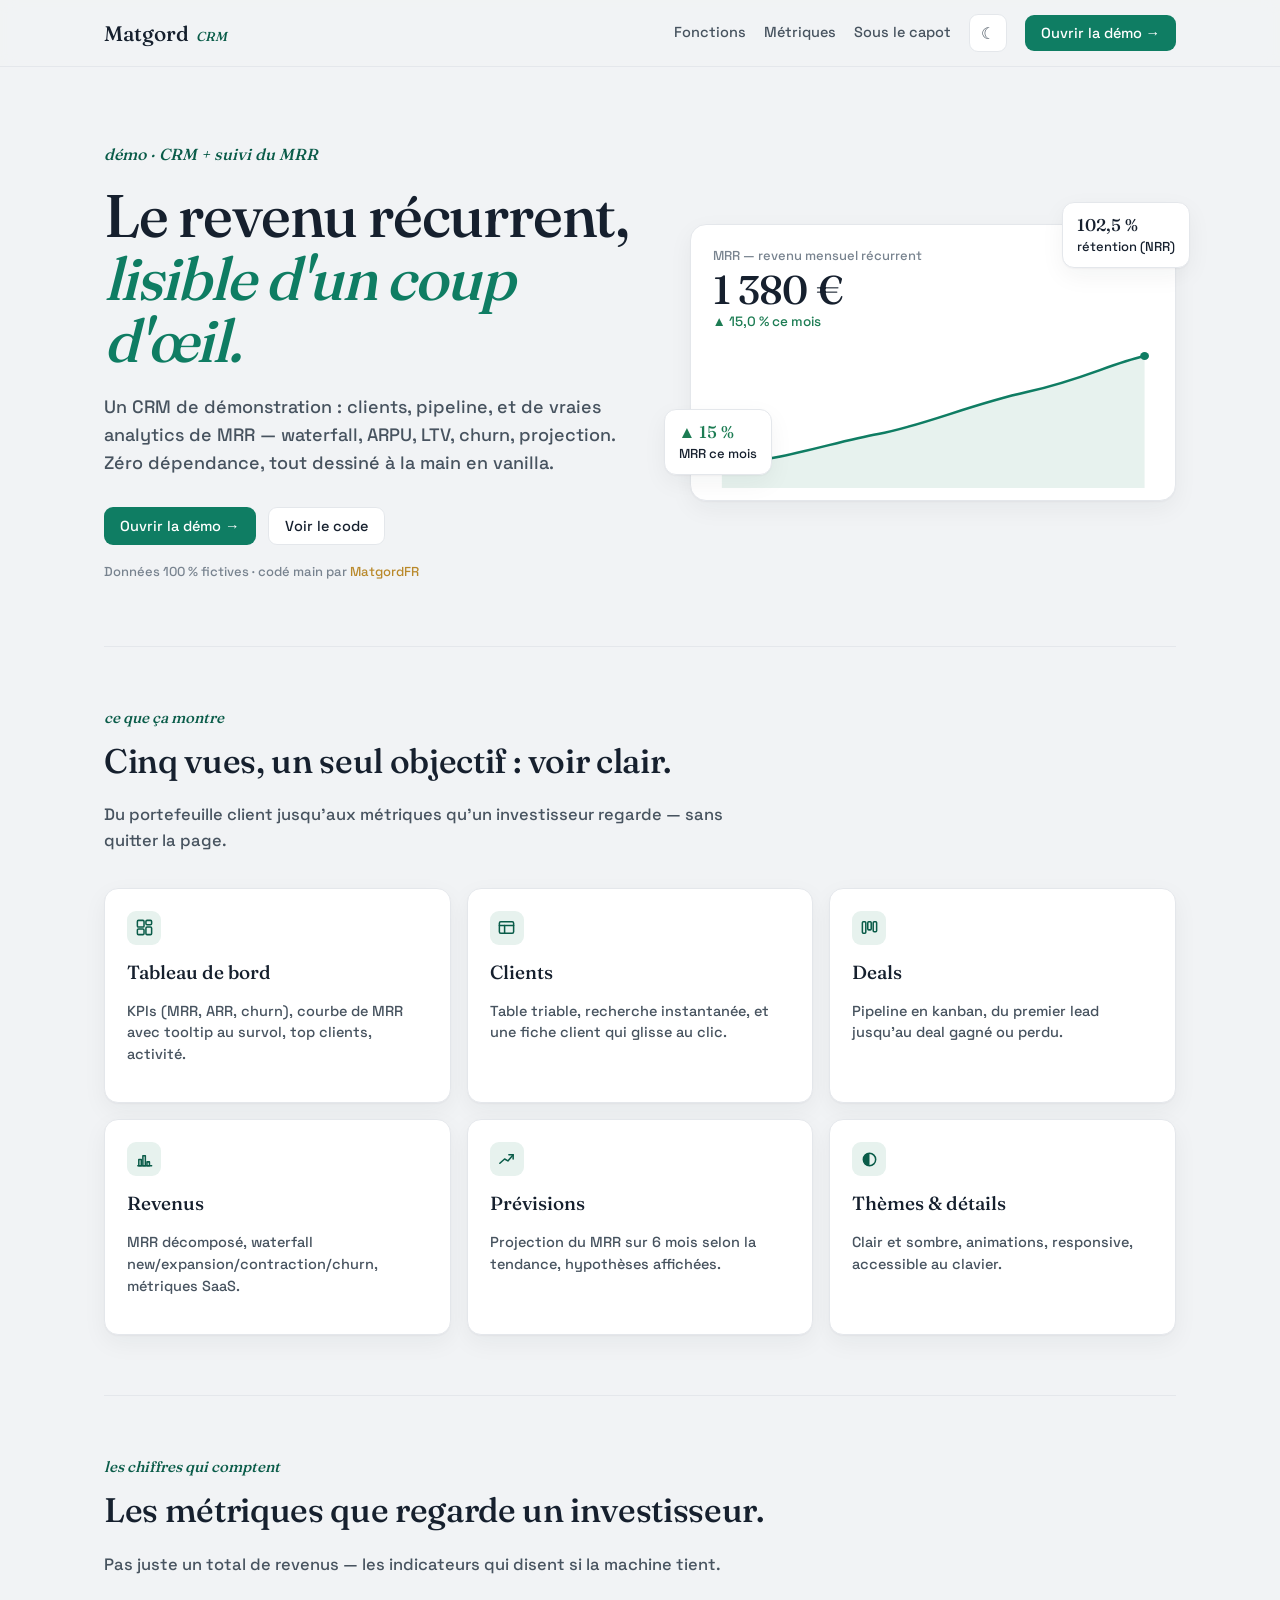
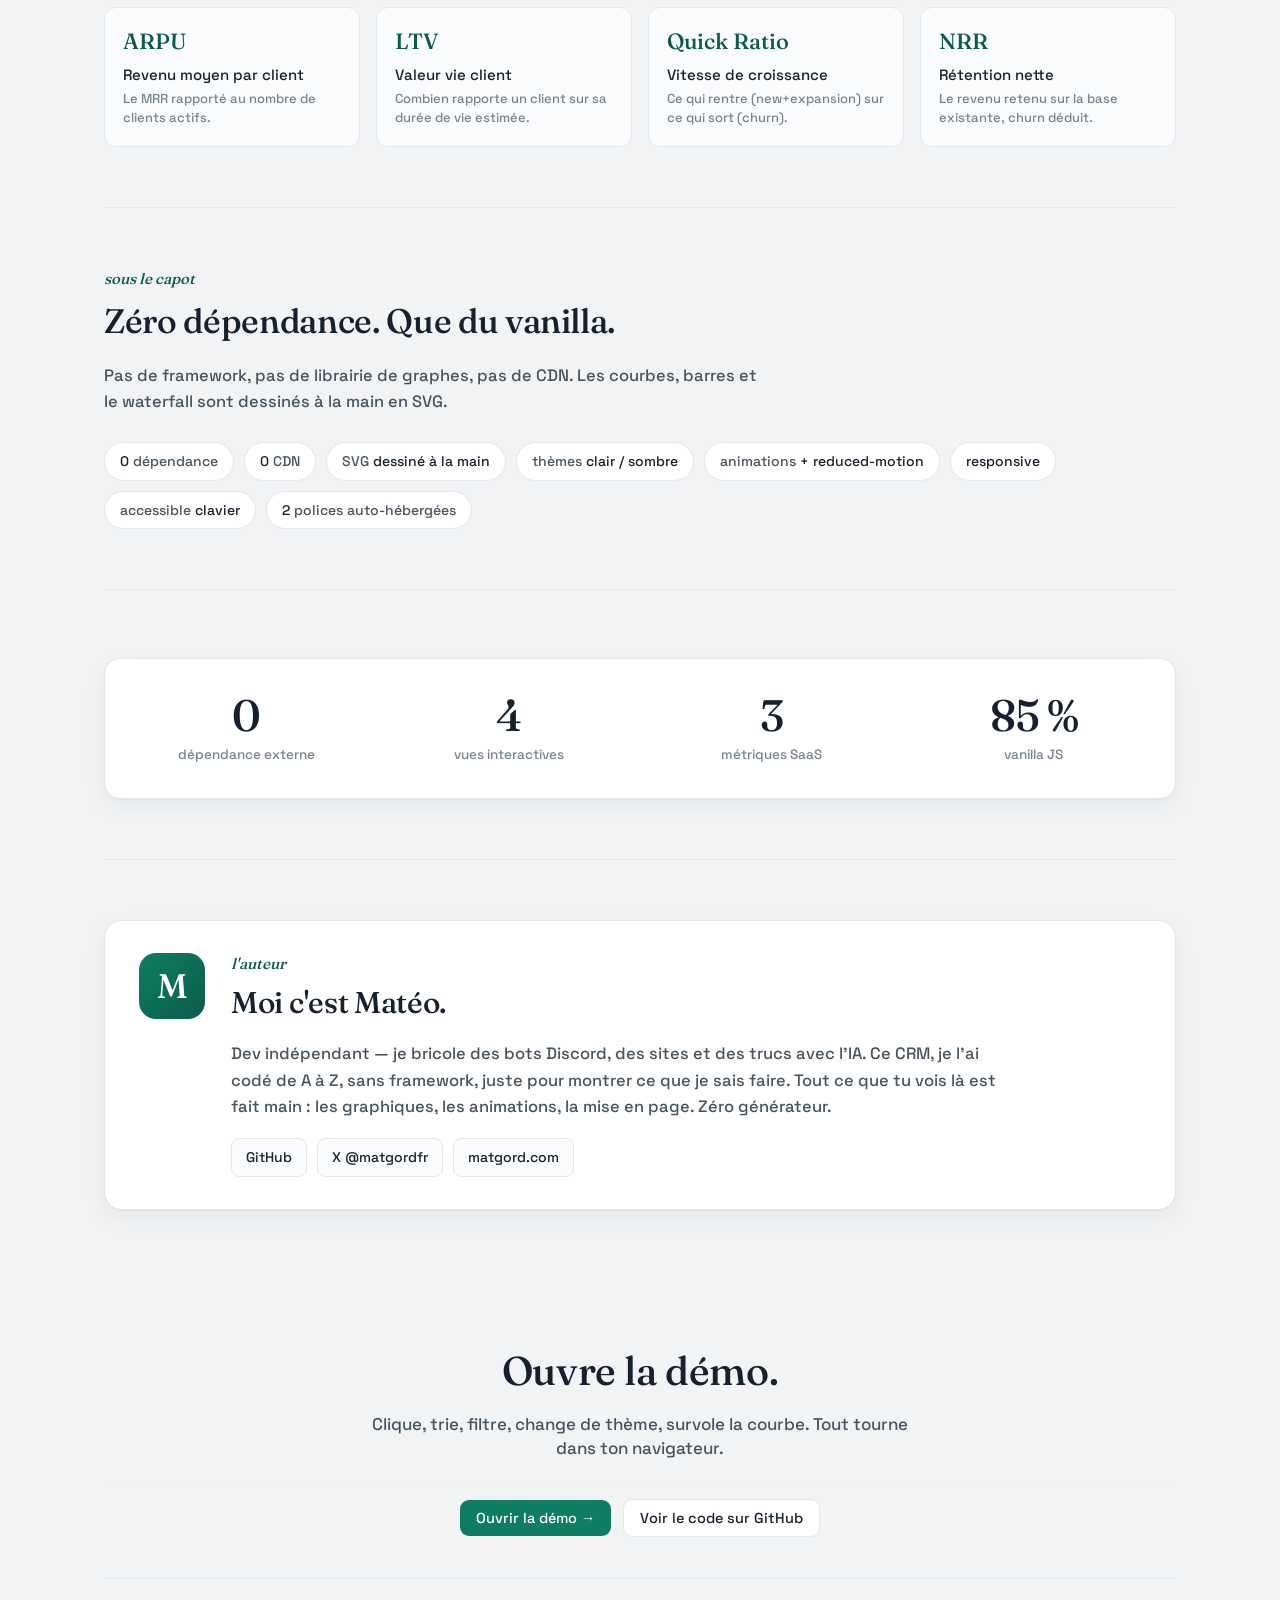
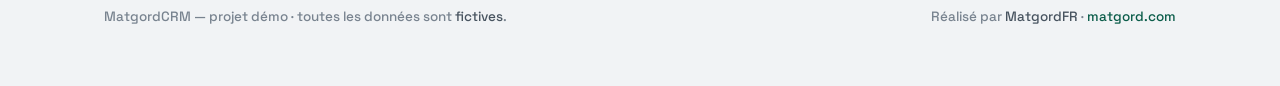
==== commit dbaecf55: "Anti-slop : typo caractérielle, icônes SVG, signature perso, micro-interactions - Polices auto-héber" ====
--- a/index.html
+++ b/index.html
@@ -44,7 +44,7 @@
           <a class="cta-primary" href="app.html">Ouvrir la démo →</a>
           <a class="cta-ghost" href="https://github.com/MatgordFR/matgord-crm-demo" target="_blank" rel="noopener">Voir le code</a>
         </div>
-        <div class="hero-note">Données 100 % fictives · réalisé par <b>MatgordFR</b></div>
+        <div class="hero-note">Données 100 % fictives · codé main par <b>MatgordFR</b></div>
       </div>
 
       <div class="hero-viz">
@@ -69,12 +69,12 @@
         <h2 class="sec-title">Cinq vues, un seul objectif : voir clair.</h2>
         <p class="sec-lead">Du portefeuille client jusqu'aux métriques qu'un investisseur regarde — sans quitter la page.</p></div>
       <div class="features">
-        <div class="feature reveal"><div class="f-ic">◱</div><h3>Tableau de bord</h3><p>KPIs (MRR, ARR, churn), courbe de MRR avec tooltip au survol, top clients, activité.</p></div>
-        <div class="feature reveal d1"><div class="f-ic">☰</div><h3>Clients</h3><p>Table triable, recherche instantanée, et une fiche client qui glisse au clic.</p></div>
-        <div class="feature reveal d2"><div class="f-ic">▤</div><h3>Deals</h3><p>Pipeline en kanban, du premier lead jusqu'au deal gagné ou perdu.</p></div>
-        <div class="feature reveal"><div class="f-ic">◔</div><h3>Revenus</h3><p>MRR décomposé, waterfall new/expansion/contraction/churn, métriques SaaS.</p></div>
-        <div class="feature reveal d1"><div class="f-ic">◹</div><h3>Prévisions</h3><p>Projection du MRR sur 6 mois selon la tendance, hypothèses affichées.</p></div>
-        <div class="feature reveal d2"><div class="f-ic">◐</div><h3>Thèmes & détails</h3><p>Clair et sombre, animations, responsive, accessible au clavier.</p></div>
+        <div class="feature reveal"><div class="f-ic"><svg viewBox="0 0 20 20"><rect x="2.5" y="2.5" width="7" height="7" rx="1.2"/><rect x="11.5" y="2.5" width="6" height="4.5" rx="1.2"/><rect x="11.5" y="9.5" width="6" height="8" rx="1.2"/><rect x="2.5" y="11.5" width="7" height="6" rx="1.2"/></svg></div><h3>Tableau de bord</h3><p>KPIs (MRR, ARR, churn), courbe de MRR avec tooltip au survol, top clients, activité.</p></div>
+        <div class="feature reveal d1"><div class="f-ic"><svg viewBox="0 0 20 20"><rect x="2.5" y="4" width="15" height="12" rx="1.5"/><line x1="2.5" y1="8" x2="17.5" y2="8"/><line x1="8" y1="8" x2="8" y2="16"/></svg></div><h3>Clients</h3><p>Table triable, recherche instantanée, et une fiche client qui glisse au clic.</p></div>
+        <div class="feature reveal d2"><div class="f-ic"><svg viewBox="0 0 20 20"><rect x="2.5" y="4" width="3.6" height="12" rx="1"/><rect x="8.2" y="4" width="3.6" height="8.5" rx="1"/><rect x="13.9" y="4" width="3.6" height="10.5" rx="1"/></svg></div><h3>Deals</h3><p>Pipeline en kanban, du premier lead jusqu'au deal gagné ou perdu.</p></div>
+        <div class="feature reveal"><div class="f-ic"><svg viewBox="0 0 20 20"><line x1="3" y1="16.5" x2="17.5" y2="16.5"/><rect x="4" y="10" width="2.6" height="6.5"/><rect x="8.3" y="6" width="2.6" height="10.5"/><rect x="12.6" y="12.5" width="2.6" height="4"/></svg></div><h3>Revenus</h3><p>MRR décomposé, waterfall new/expansion/contraction/churn, métriques SaaS.</p></div>
+        <div class="feature reveal d1"><div class="f-ic"><svg viewBox="0 0 20 20"><polyline points="3,14 8,9.5 11.5,11.5 17,5"/><polyline points="12.5,5 17,5 17,9.5"/></svg></div><h3>Prévisions</h3><p>Projection du MRR sur 6 mois selon la tendance, hypothèses affichées.</p></div>
+        <div class="feature reveal d2"><div class="f-ic"><svg viewBox="0 0 20 20"><circle cx="10" cy="10" r="6.5"/><path d="M10 3.5 a6.5 6.5 0 0 0 0 13 z" style="fill:currentColor;stroke:none"/></svg></div><h3>Thèmes & détails</h3><p>Clair et sombre, animations, responsive, accessible au clavier.</p></div>
       </div>
     </section>
 
@@ -99,7 +99,7 @@
       <div class="tech reveal">
         <span><b>0</b> dépendance</span><span><b>0</b> CDN</span><span>SVG <b>dessiné à la main</b></span>
         <span>thèmes <b>clair / sombre</b></span><span>animations <b>+ reduced-motion</b></span>
-        <span><b>responsive</b></span><span>accessible <b>clavier</b></span><span>~<b>40 Ko</b> au total</span>
+        <span><b>responsive</b></span><span>accessible <b>clavier</b></span><span><b>2</b> polices auto-hébergées</span>
       </div>
     </section>
 
@@ -110,6 +110,23 @@
         <div class="stat-big"><div class="s-num num" data-to="5">0</div><div class="s-lab">vues interactives</div></div>
         <div class="stat-big"><div class="s-num num" data-to="4">0</div><div class="s-lab">métriques SaaS</div></div>
         <div class="stat-big"><div class="s-num num" data-to="100" data-suffix=" %">0</div><div class="s-lab">vanilla JS</div></div>
+      </div>
+    </section>
+
+    <!-- L'auteur -->
+    <section class="section author">
+      <div class="author-card reveal">
+        <div class="author-mono">M</div>
+        <div class="author-body">
+          <div class="sec-eyebrow">l'auteur</div>
+          <h2 class="author-name">Moi c'est Matéo.</h2>
+          <p class="author-bio">Dev indépendant — je bricole des bots Discord, des sites et des trucs avec l'IA. Ce CRM, je l'ai codé de A à Z, sans framework, juste pour montrer ce que je sais faire. Tout ce que tu vois là est fait main : les graphiques, les animations, la mise en page. Zéro générateur.</p>
+          <div class="author-links">
+            <a href="https://github.com/MatgordFR" target="_blank" rel="noopener">GitHub</a>
+            <a href="https://x.com/matgordfr" target="_blank" rel="noopener">X @matgordfr</a>
+            <a href="https://matgord.com" target="_blank" rel="noopener">matgord.com</a>
+          </div>
+        </div>
       </div>
     </section>
 
--- a/assets/css/styles.css
+++ b/assets/css/styles.css
@@ -2,6 +2,10 @@
    Papier froid + encre navy + accent émeraude (revenu) + brique (churn).
    Gros chiffres en serif (figures oldstyle = caractère ledger), données en sans
    à chiffres tabulaires (alignement). Look assumé clair, une seule direction. */
+
+/* Polices auto-hébergées (mêmes que le site perso de MatgordFR → cohérence de marque) */
+@font-face { font-family: "Fraunces"; src: url("../fonts/fraunces.woff2") format("woff2"); font-weight: 300 700; font-display: swap; }
+@font-face { font-family: "Space Grotesk"; src: url("../fonts/space-grotesk.woff2") format("woff2"); font-weight: 300 700; font-display: swap; }
 
 :root {
   --paper:      #F1F3F5;   /* fond, froid (pas cream) */
@@ -20,8 +24,8 @@
   --down-wash:  #F7E9E7;
   --gold:       #B9892B;
 
-  --font-ui: -apple-system, BlinkMacSystemFont, "Segoe UI", Roboto, Helvetica, Arial, sans-serif;
-  --font-display: "Iowan Old Style", "Palatino Linotype", "Book Antiqua", Palatino, Georgia, serif;
+  --font-ui: "Space Grotesk", -apple-system, BlinkMacSystemFont, "Segoe UI", Roboto, Helvetica, Arial, sans-serif;
+  --font-display: "Fraunces", "Iowan Old Style", "Palatino Linotype", Palatino, Georgia, serif;
 
   --r: 10px;
   --shadow: 0 1px 2px rgba(22,32,46,.04), 0 8px 24px rgba(22,32,46,.05);
--- a/assets/css/landing.css
+++ b/assets/css/landing.css
@@ -97,6 +97,34 @@
 
 @keyframes word { to { opacity: 1; transform: none; } }
 
+/* ---------- Icônes SVG (line) ---------- */
+.f-ic svg { width: 19px; height: 19px; stroke: currentColor; fill: none; stroke-width: 1.6; stroke-linecap: round; stroke-linejoin: round; }
+
+/* ---------- Micro-interactions ---------- */
+.feature { position: relative; overflow: hidden; transition: transform .22s cubic-bezier(.2,.7,.2,1), border-color .22s, box-shadow .22s; }
+.feature::before { content: ""; position: absolute; left: 0; top: 0; bottom: 0; width: 3px; background: var(--accent); transform: scaleY(0); transform-origin: top; transition: transform .26s cubic-bezier(.2,.7,.2,1); }
+.feature:hover { transform: translateY(-3px); border-color: color-mix(in srgb, var(--accent) 38%, var(--hair)); }
+.feature:hover::before { transform: scaleY(1); }
+.feature .f-ic { transition: transform .22s ease; }
+.feature:hover .f-ic { transform: scale(1.08) rotate(-3deg); }
+.mcard { transition: transform .2s ease, border-color .2s; }
+.mcard:hover { transform: translateY(-2px); border-color: color-mix(in srgb, var(--accent) 34%, var(--hair)); }
+.stat-big { transition: transform .2s ease; }
+.stats-band:hover .stat-big { opacity: .55; }
+.stats-band .stat-big:hover { opacity: 1; transform: translateY(-2px); }
+
+/* ---------- L'auteur ---------- */
+.author-card { display: flex; gap: 26px; align-items: flex-start; background: var(--surface); border: 1px solid var(--hair); border-radius: 18px; padding: 32px 34px; box-shadow: var(--shadow); }
+.author-mono { width: 66px; height: 66px; border-radius: 17px; flex: none; display: grid; place-items: center;
+  font-family: var(--font-display); font-size: 34px; color: #fff; background: linear-gradient(135deg, var(--accent), var(--accent-ink)); }
+:root[data-theme="dark"] .author-mono { color: #08120D; }
+.author-name { font-family: var(--font-display); font-size: clamp(24px, 3vw, 30px); margin: 6px 0 12px; letter-spacing: -.01em; }
+.author-bio { color: var(--ink-soft); font-size: 16.5px; line-height: 1.6; max-width: 48em; }
+.author-links { display: flex; gap: 10px; flex-wrap: wrap; margin-top: 18px; }
+.author-links a { border: 1px solid var(--hair); border-radius: 8px; padding: 8px 14px; font-size: 14px; color: var(--ink); text-decoration: none; background: var(--surface-2); transition: border-color .2s, transform .15s, color .2s; }
+.author-links a:hover { border-color: var(--accent); color: var(--accent-ink); transform: translateY(-1px); }
+@media (max-width: 560px) { .author-card { flex-direction: column; gap: 18px; padding: 24px; } }
+
 /* ---------- Responsive ---------- */
 @media (max-width: 900px) {
   .hero { grid-template-columns: 1fr; gap: 40px; padding: 48px 0 40px; }
